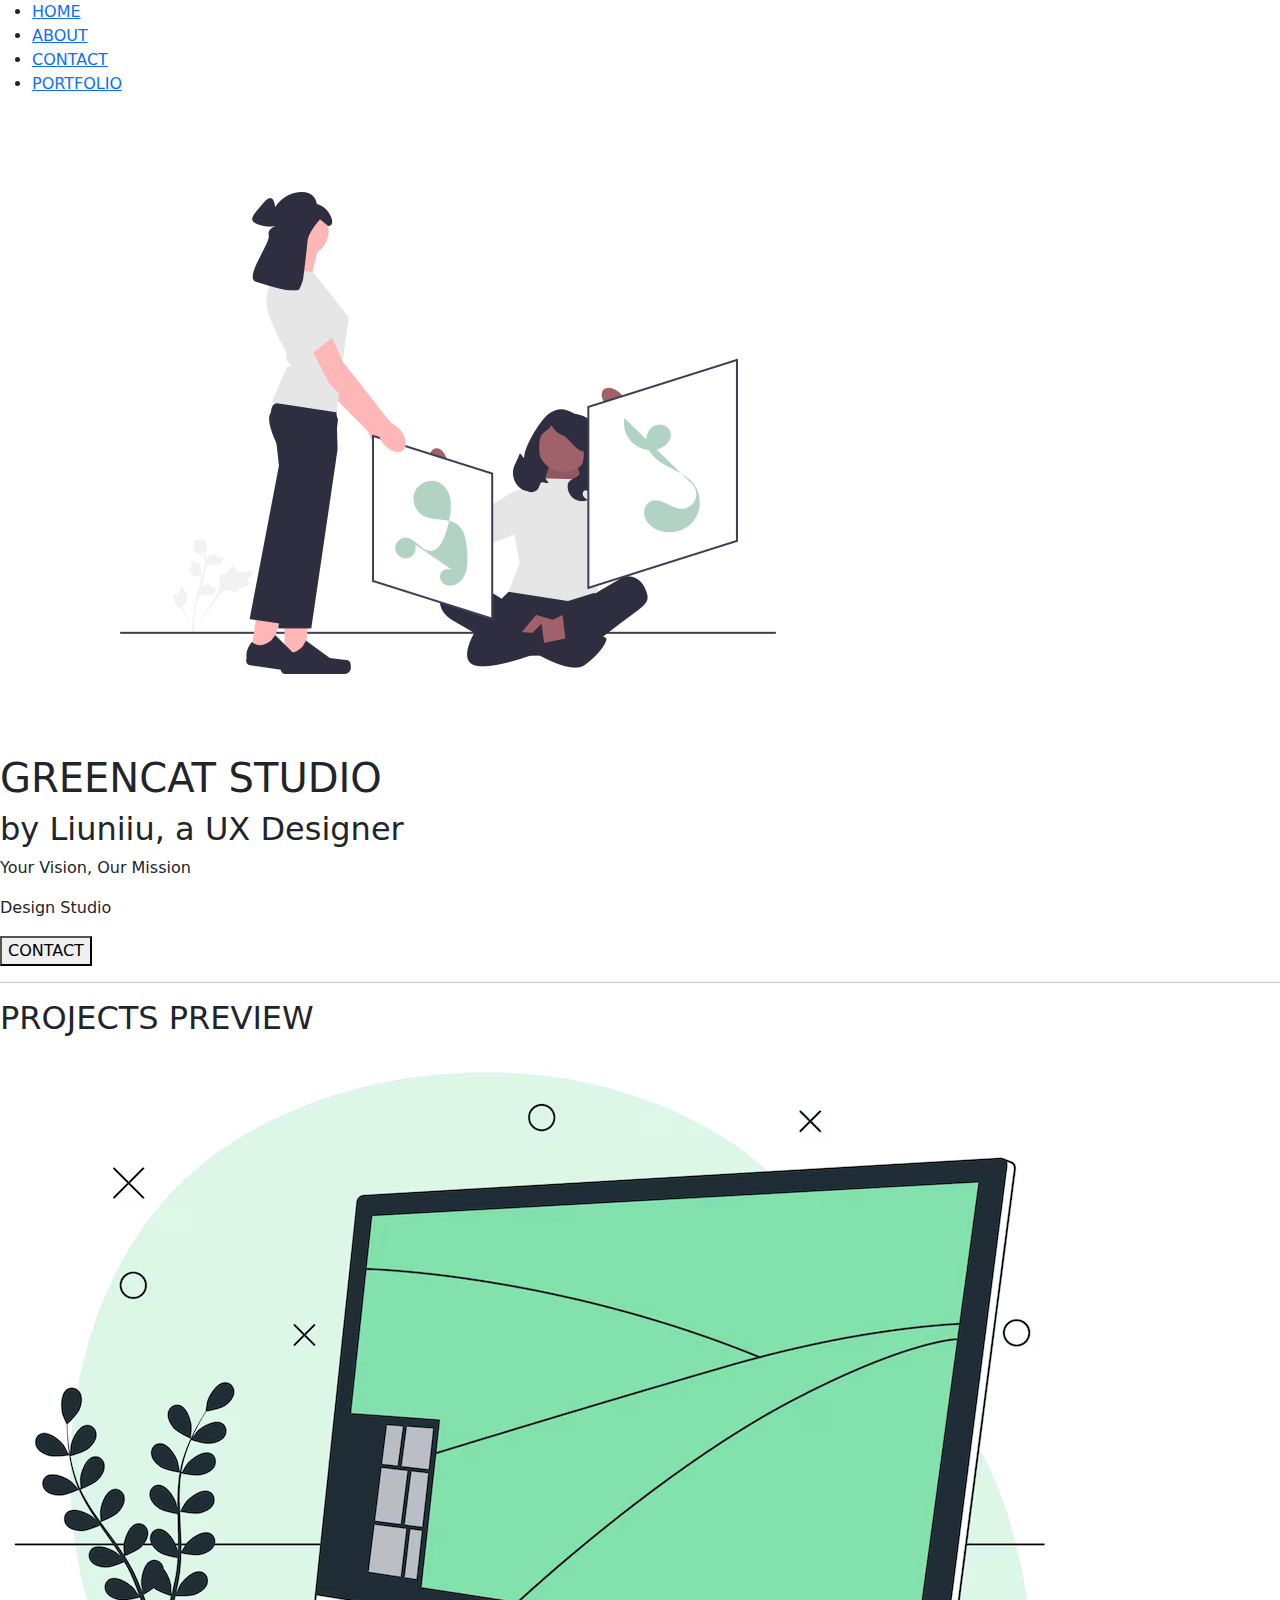
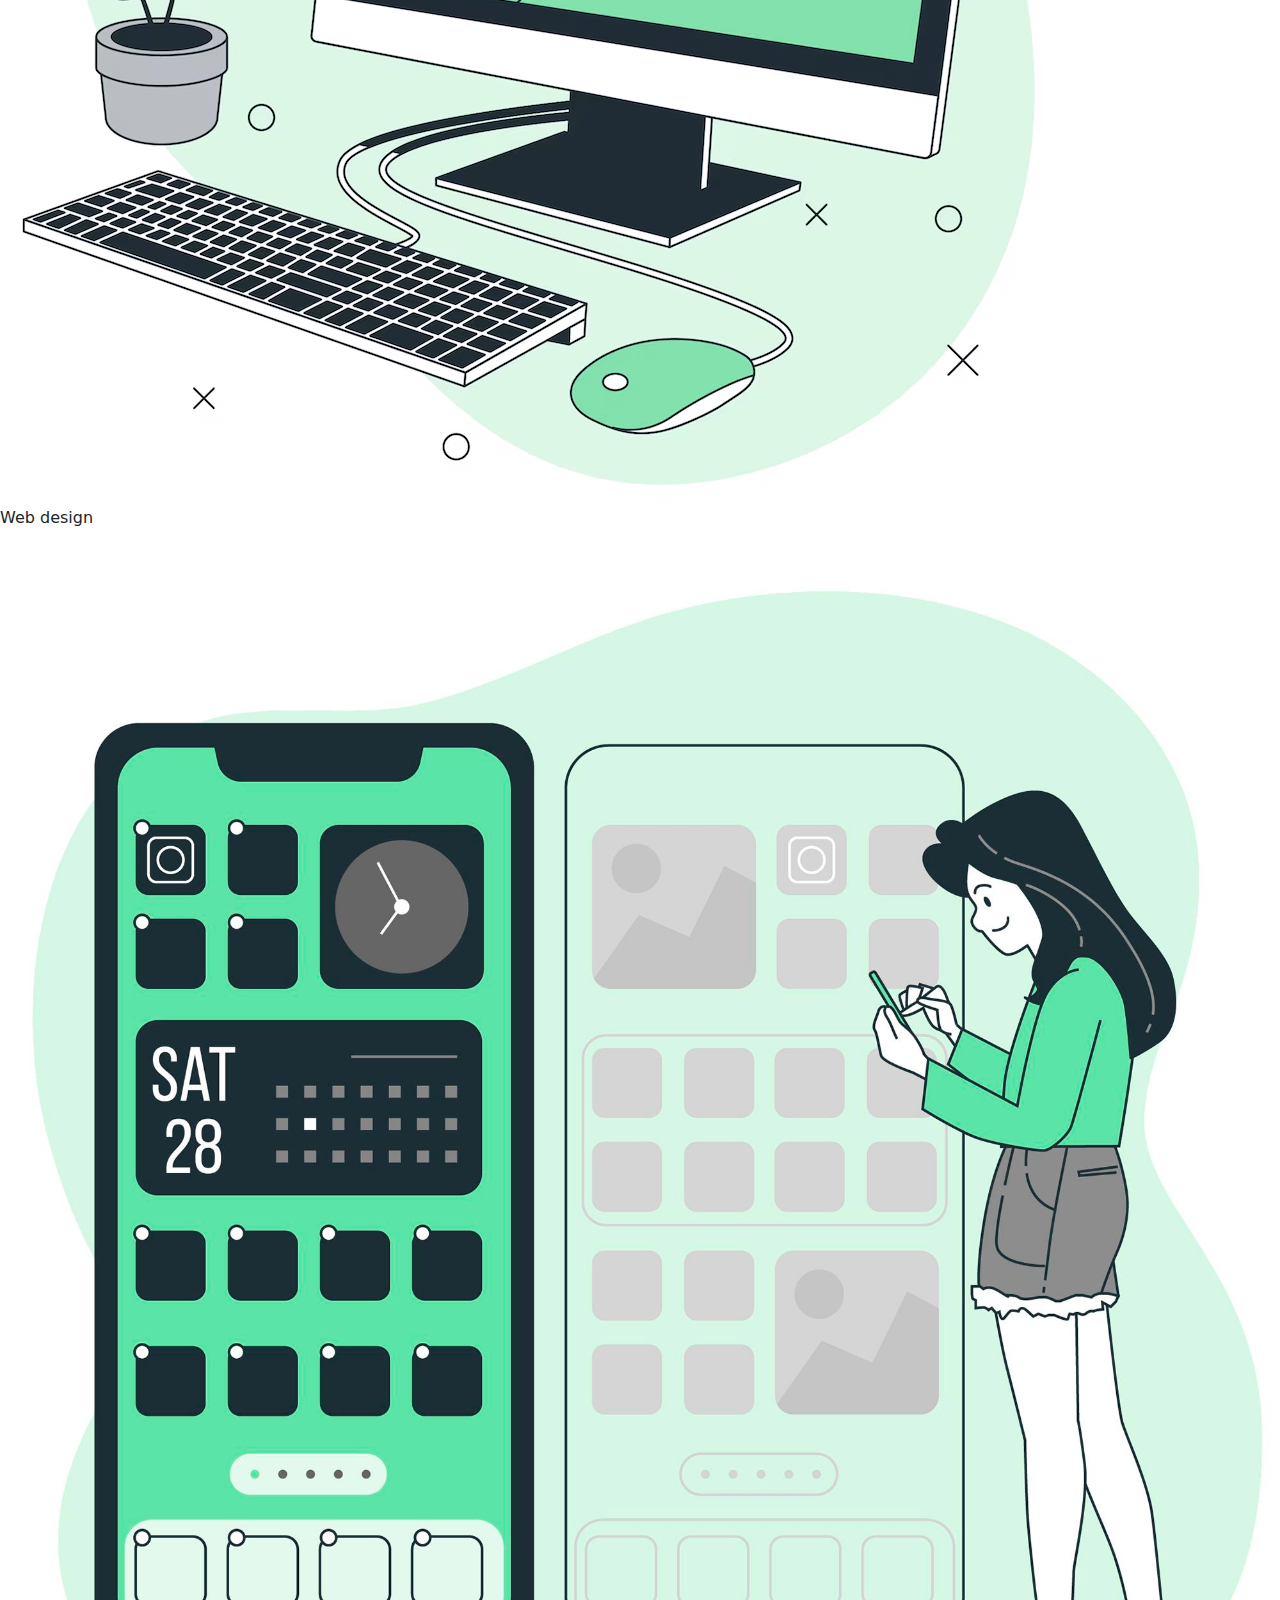
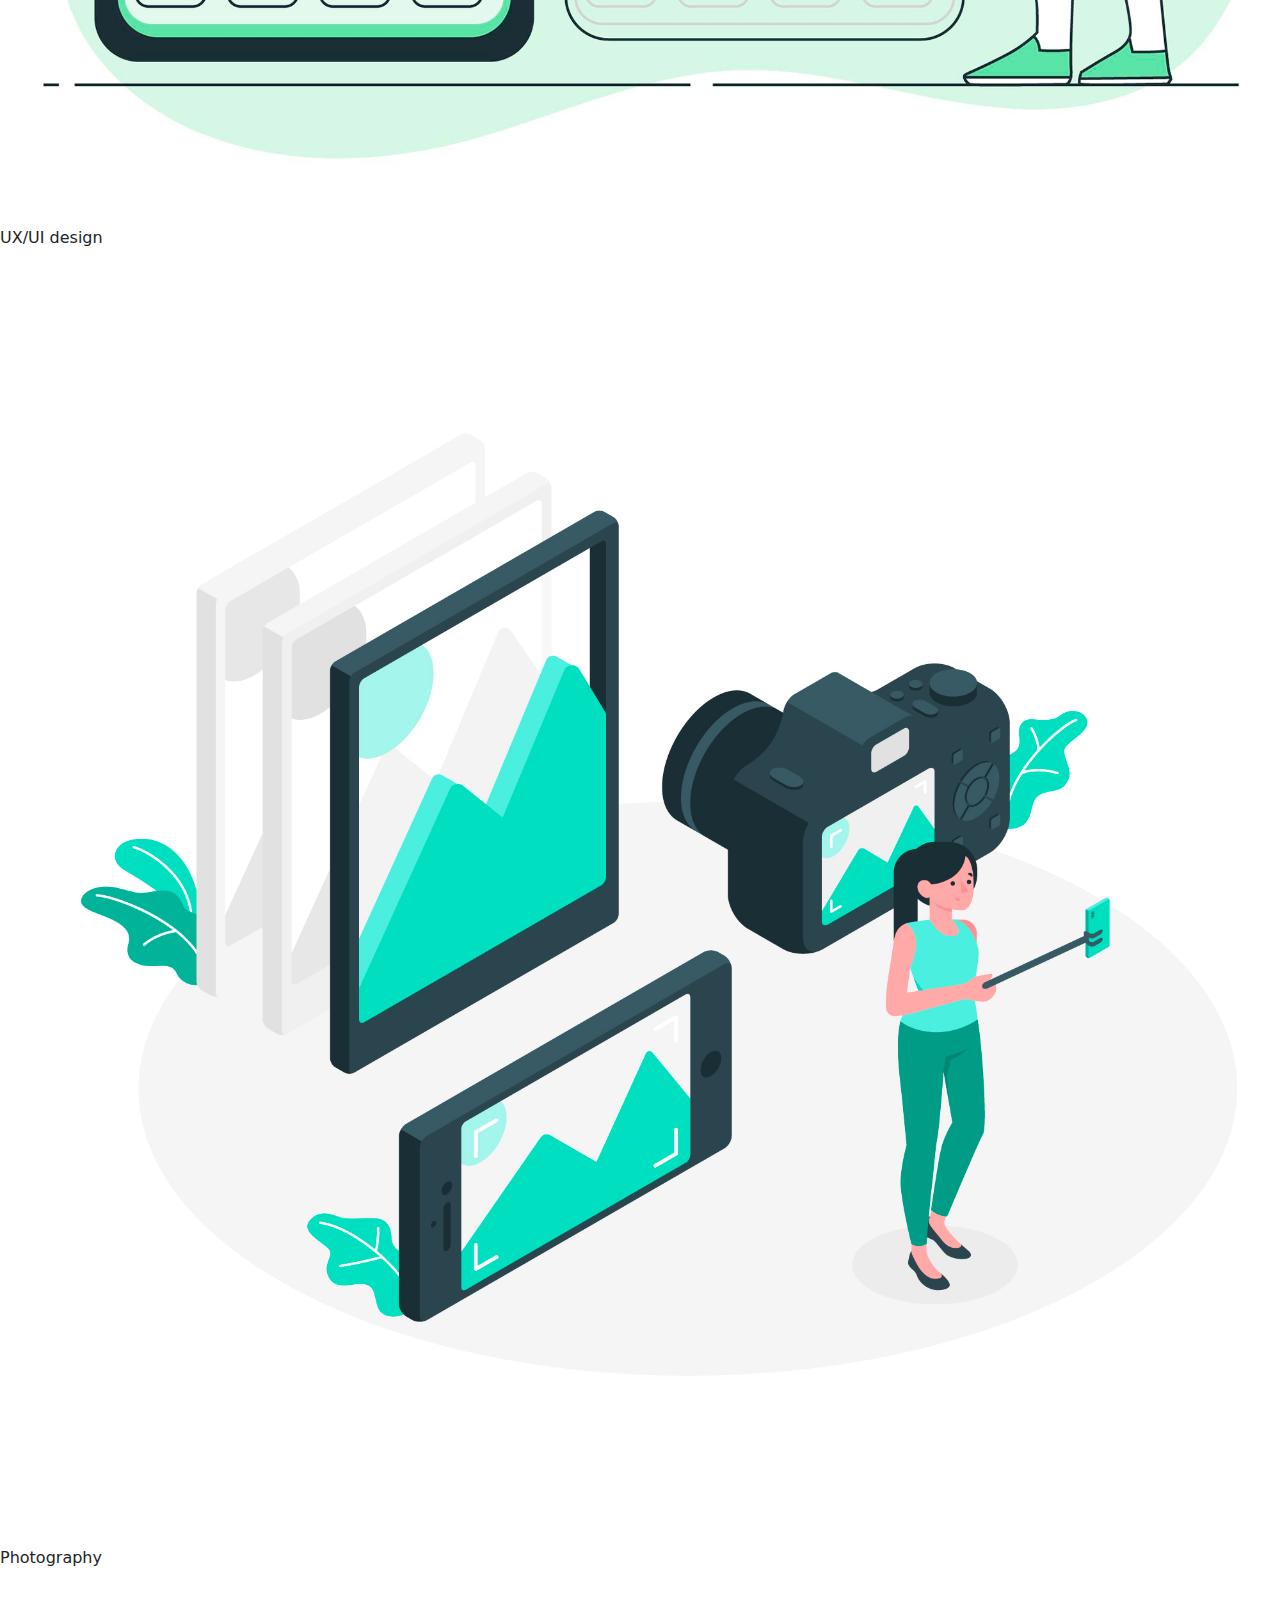
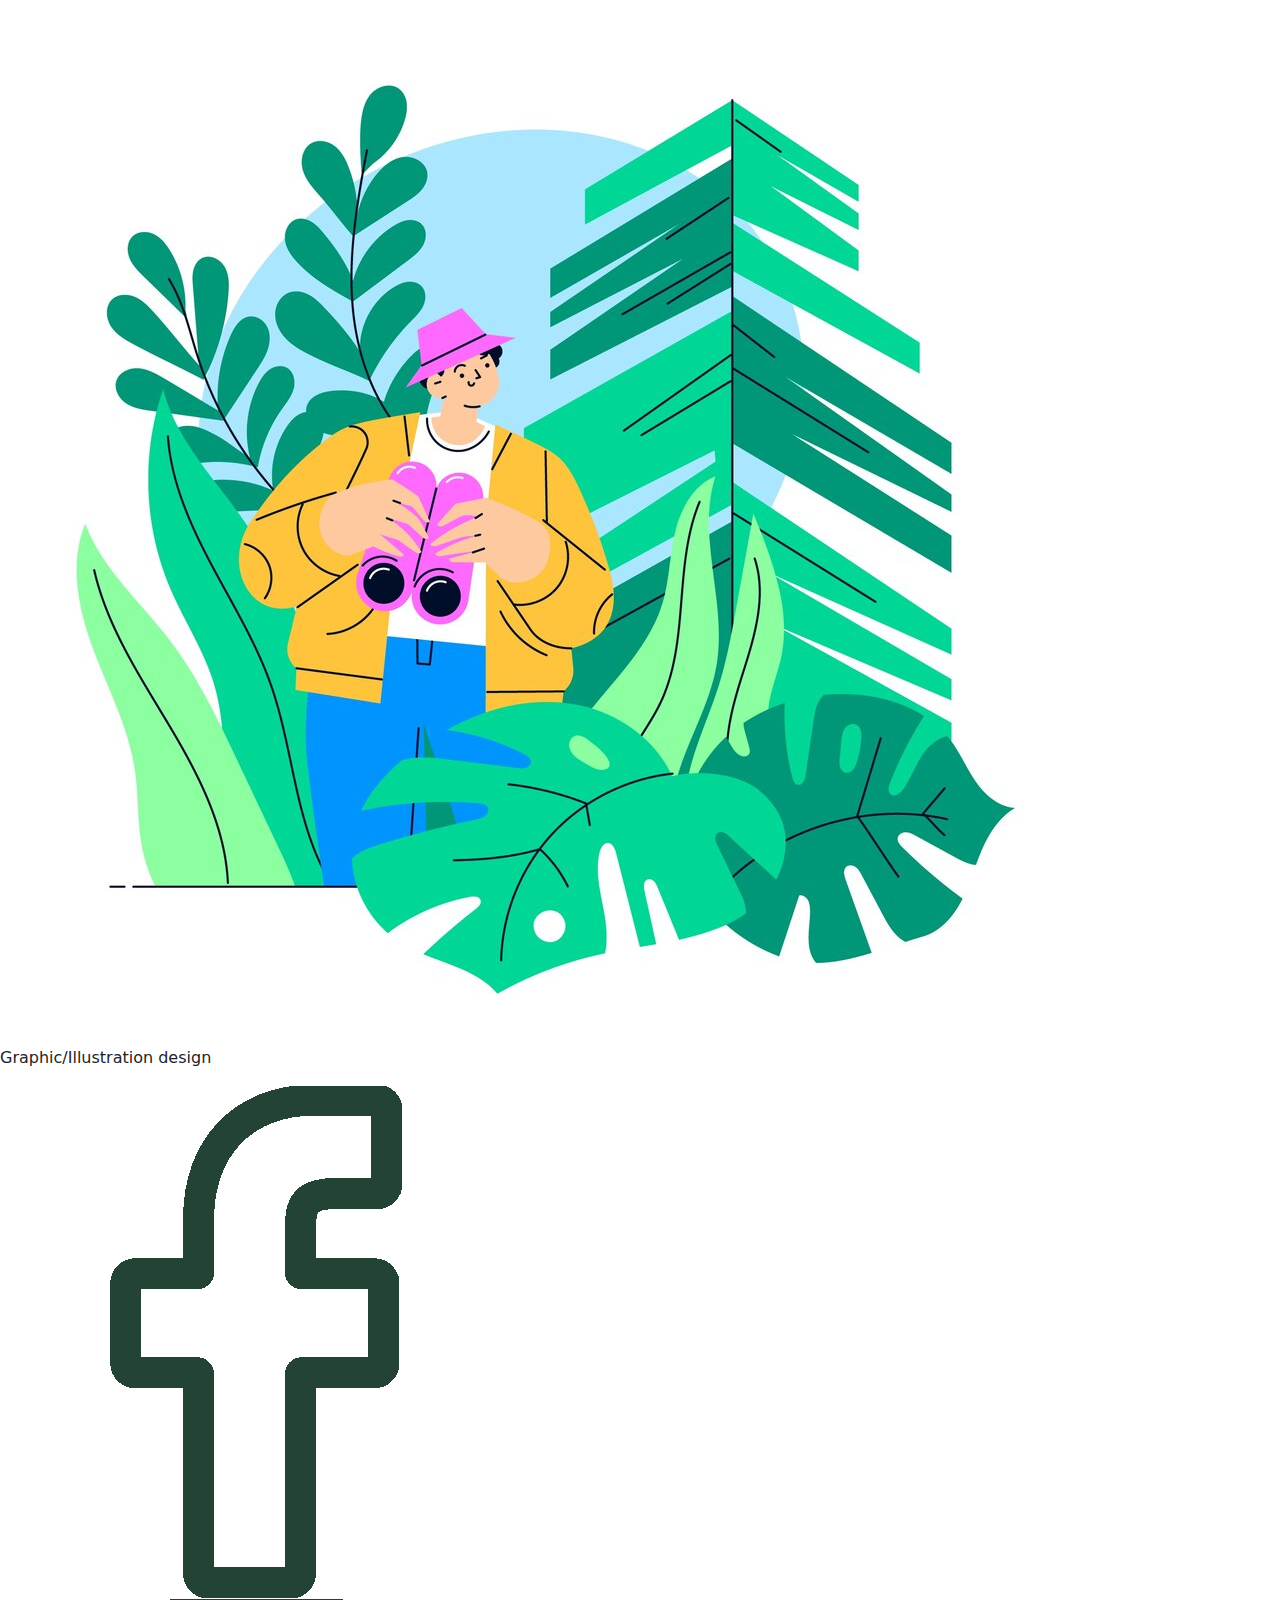
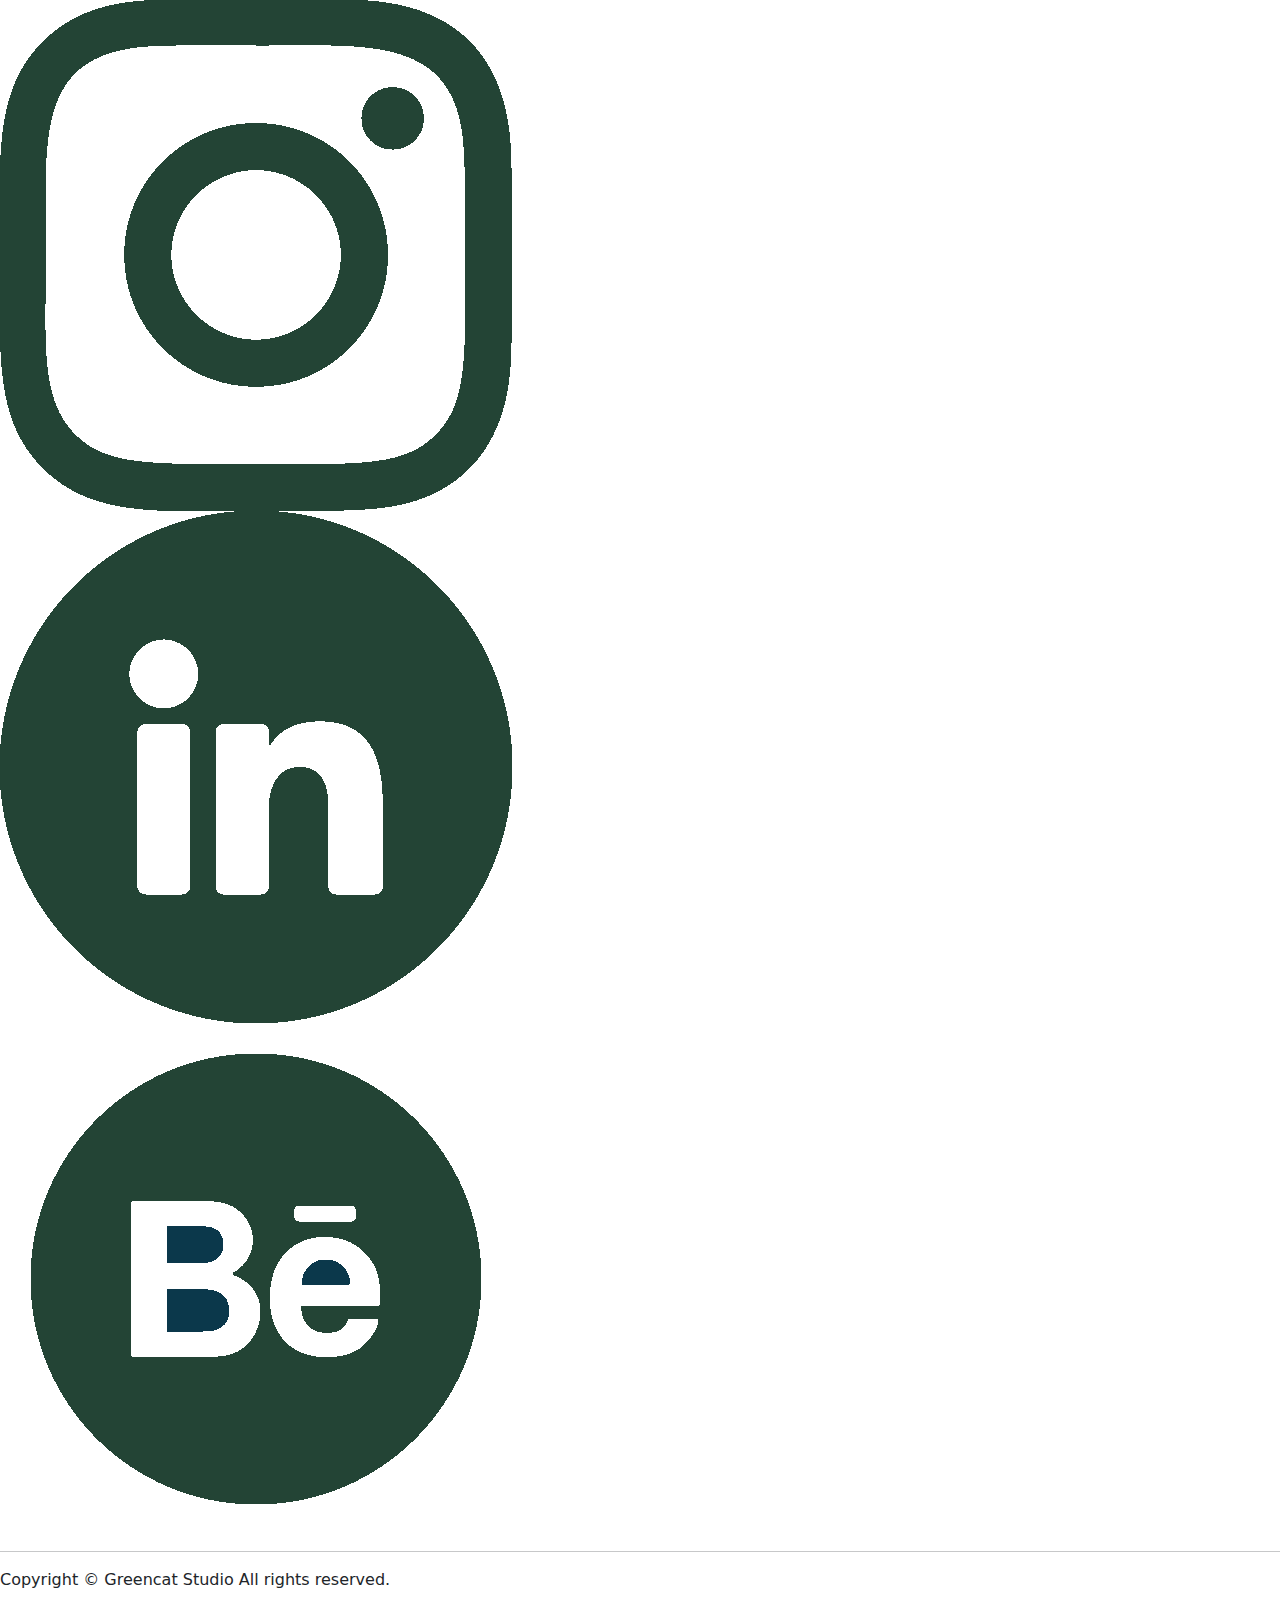
==== html/index.html @ d82856c1 "[UPDATE] bootstrap imported. css reset imported." ====
<!DOCTYPE html>
<html lang="en">
<head>
               <meta charset="UTF-8">
               <meta name="viewport" content="width=device-width, initial-scale=1.0">
               <!-- ICON -->
               <link rel="icon" href="images/icon_greencat.png">
               <!-- MY CSS -->
               <link rel="stylesheet" href="/style.css">
               <!-- BOOTSTRAP -->
               <link href="https://cdn.jsdelivr.net/npm/bootstrap@5.3.3/dist/css/bootstrap.min.css" rel="stylesheet" integrity="sha384-QWTKZyjpPEjISv5WaRU9OFeRpok6YctnYmDr5pNlyT2bRjXh0JMhjY6hW+ALEwIH" crossorigin="anonymous">
               <!-- GOOGLE FONTS -->
               <link rel="preconnect" href="https://fonts.googleapis.com">
               <link rel="preconnect" href="https://fonts.gstatic.com" crossorigin>
               <link href="https://fonts.googleapis.com/css2?family=Kadwa:wght@400;700&family=Lato:ital,wght@0,400;0,700;1,400;1,700&display=swap" rel="stylesheet">
               <link rel="preconnect" href="https://fonts.googleapis.com">
               <link rel="preconnect" href="https://fonts.gstatic.com" crossorigin>
               <link href="https://fonts.googleapis.com/css2?family=Kadwa:wght@400;700&family=Lato:ital,wght@0,400;0,700;1,400;1,700&family=Libre+Baskerville:ital,wght@0,400;0,700;1,400&display=swap" rel="stylesheet">

               <title>Greencat Studio</title>

</head>
<body>
               <!-- BOOTSTRAP -->
               <script src="https://cdn.jsdelivr.net/npm/bootstrap@5.3.3/dist/js/bootstrap.bundle.min.js" integrity="sha384-YvpcrYf0tY3lHB60NNkmXc5s9fDVZLESaAA55NDzOxhy9GkcIdslK1eN7N6jIeHz" crossorigin="anonymous"></script>


               <header>
                              <div>
                                             <nav>
                                                            <ul>
                                                                           <li> <a href="#">HOME</a></li>
                                                                           <li> <a href="about.html">ABOUT</a></li>
                                                                           <li> <a href="contact.html">CONTACT</a></li>
                                                                           <li> <a href="#">PORTFOLIO</a></li>
                                                                           
                                                            </ul>
                                             </nav>
                              </div>

               </header>
               <main>
                              <div>
                              <img src="/images/banner.png" alt="banner">
                              <h1>GREENCAT STUDIO</h1>
                              <h2>by Liuniiu, a UX Designer</h2>
                              <p>Your Vision, Our Mission</p>
                              <p>Design Studio</p>
                              <button>CONTACT</button>
                              </div>
                              <hr>
                              <h2>PROJECTS PREVIEW</h2>
                              <img src="/images/web_design.png" alt="web design">
                              <p>Web design</p>
                              <img src="/images/ux_design.jpg" alt="ux design">
                              <p>UX/UI design</p>
                              <img src="/images/photography.jpg" alt="photography">
                              <p>Photography</p>
                              <img src="/images/graphic_design.jpg" alt="graphic design">
                              <p>Graphic/Illustration design</p>
               </main>
               <footer>
                              <img src="/images/facebook.png" alt="facebook">
                              <img src="/images/instagram.png" alt="instagram">
                              <img src="/images/linkedin.png" alt="linkedin">
                              <img src="/images/behance.png" alt="behance">
                              <hr>
                              <p>Copyright &copy; Greencat Studio All rights reserved.</p>


               </footer>
               
</body>
</html>
---- style.css ----
/*
  1. Use a more-intuitive box-sizing model.
*/
*, *::before, *::after {
               box-sizing: border-box;
             }
             /*
               2. Remove default margin
             */
             * {
               margin: 0;
             }
             /*
               Typographic tweaks!
               3. Add accessible line-height
               4. Improve text rendering
             */
             body {
               line-height: 1.5;
               -webkit-font-smoothing: antialiased;
             }
             /*
               5. Improve media defaults
             */
             img, picture, video, canvas, svg {
               display: block;
               max-width: 100%;
             }
             /*
               6. Remove built-in form typography styles
             */
             input, button, textarea, select {
               font: inherit;
             }
             /*
               7. Avoid text overflows
             */
             p, h1, h2, h3, h4, h5, h6 {
               overflow-wrap: break-word;
             }
             /*
               8. Create a root stacking context
             */
             #root, #__next {
               isolation: isolate;
             }






/* ------------------------- MY OWN STYLE ---------------------------- */
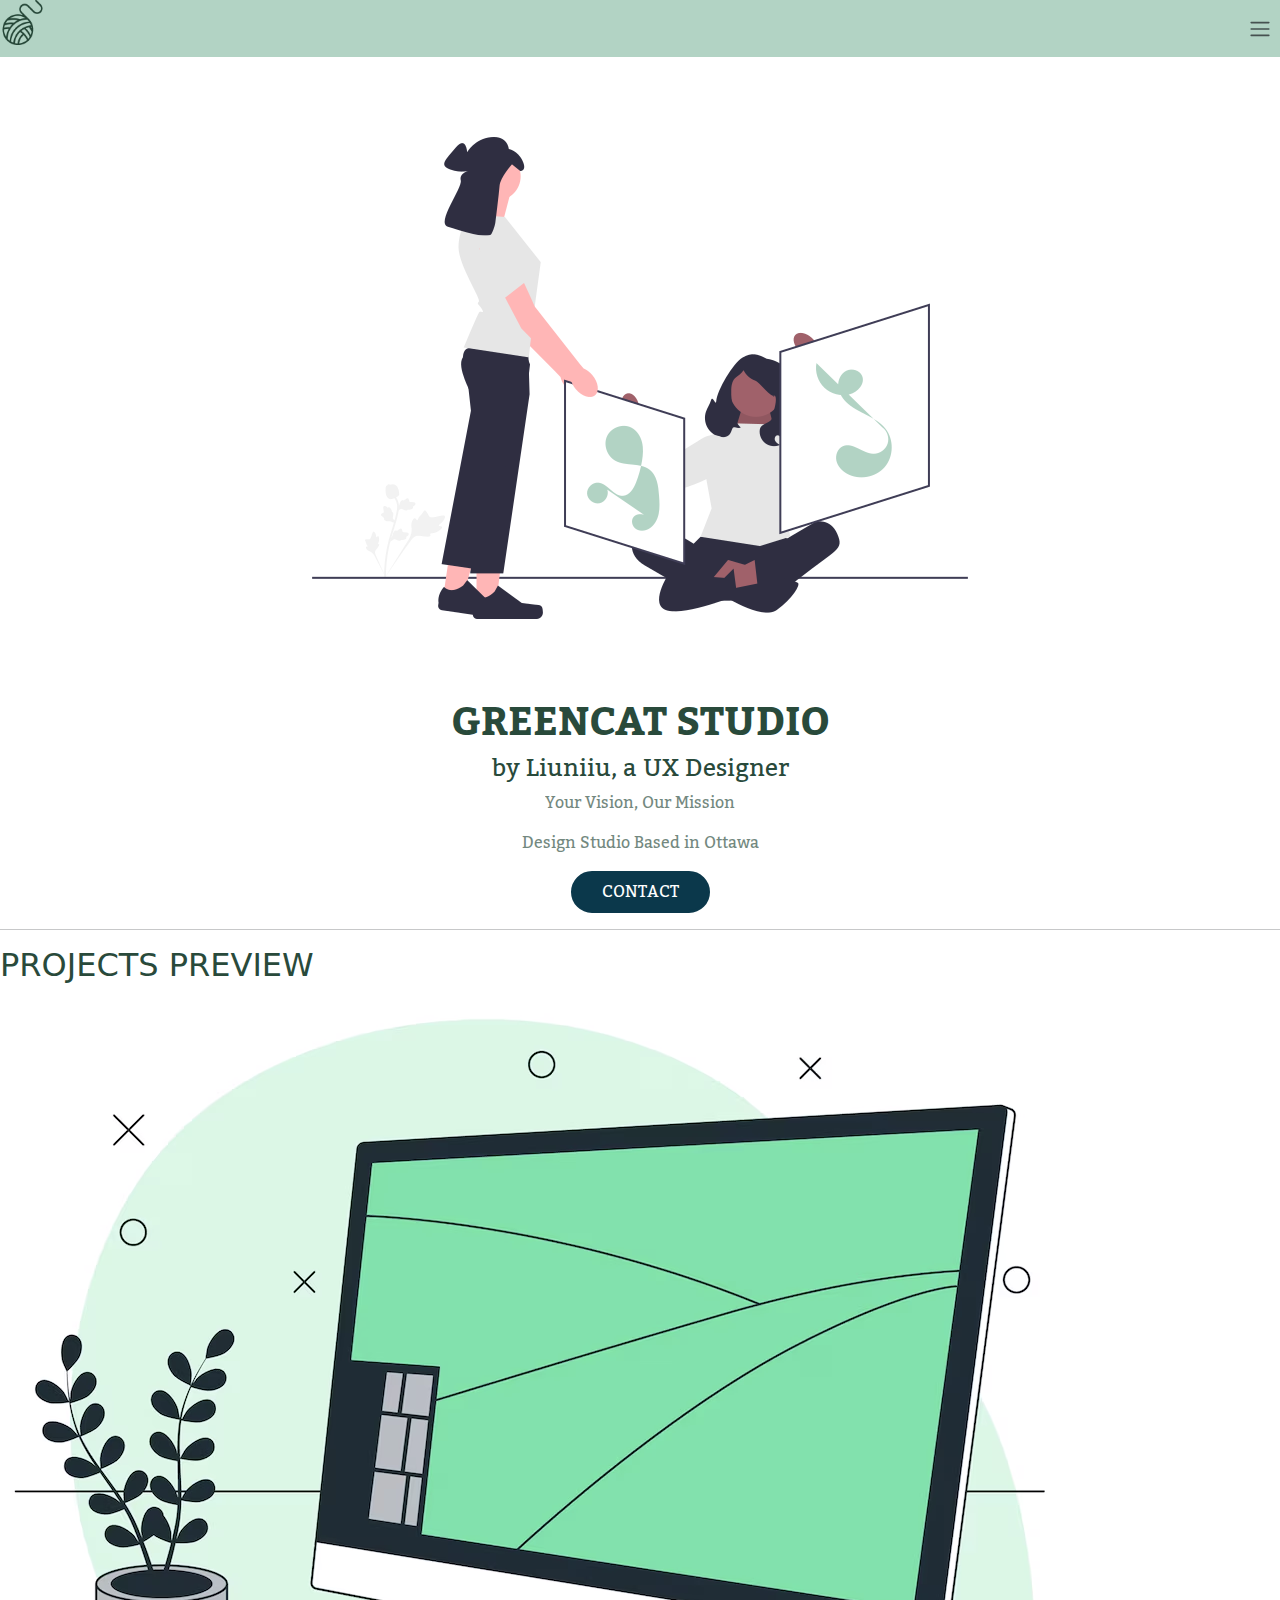
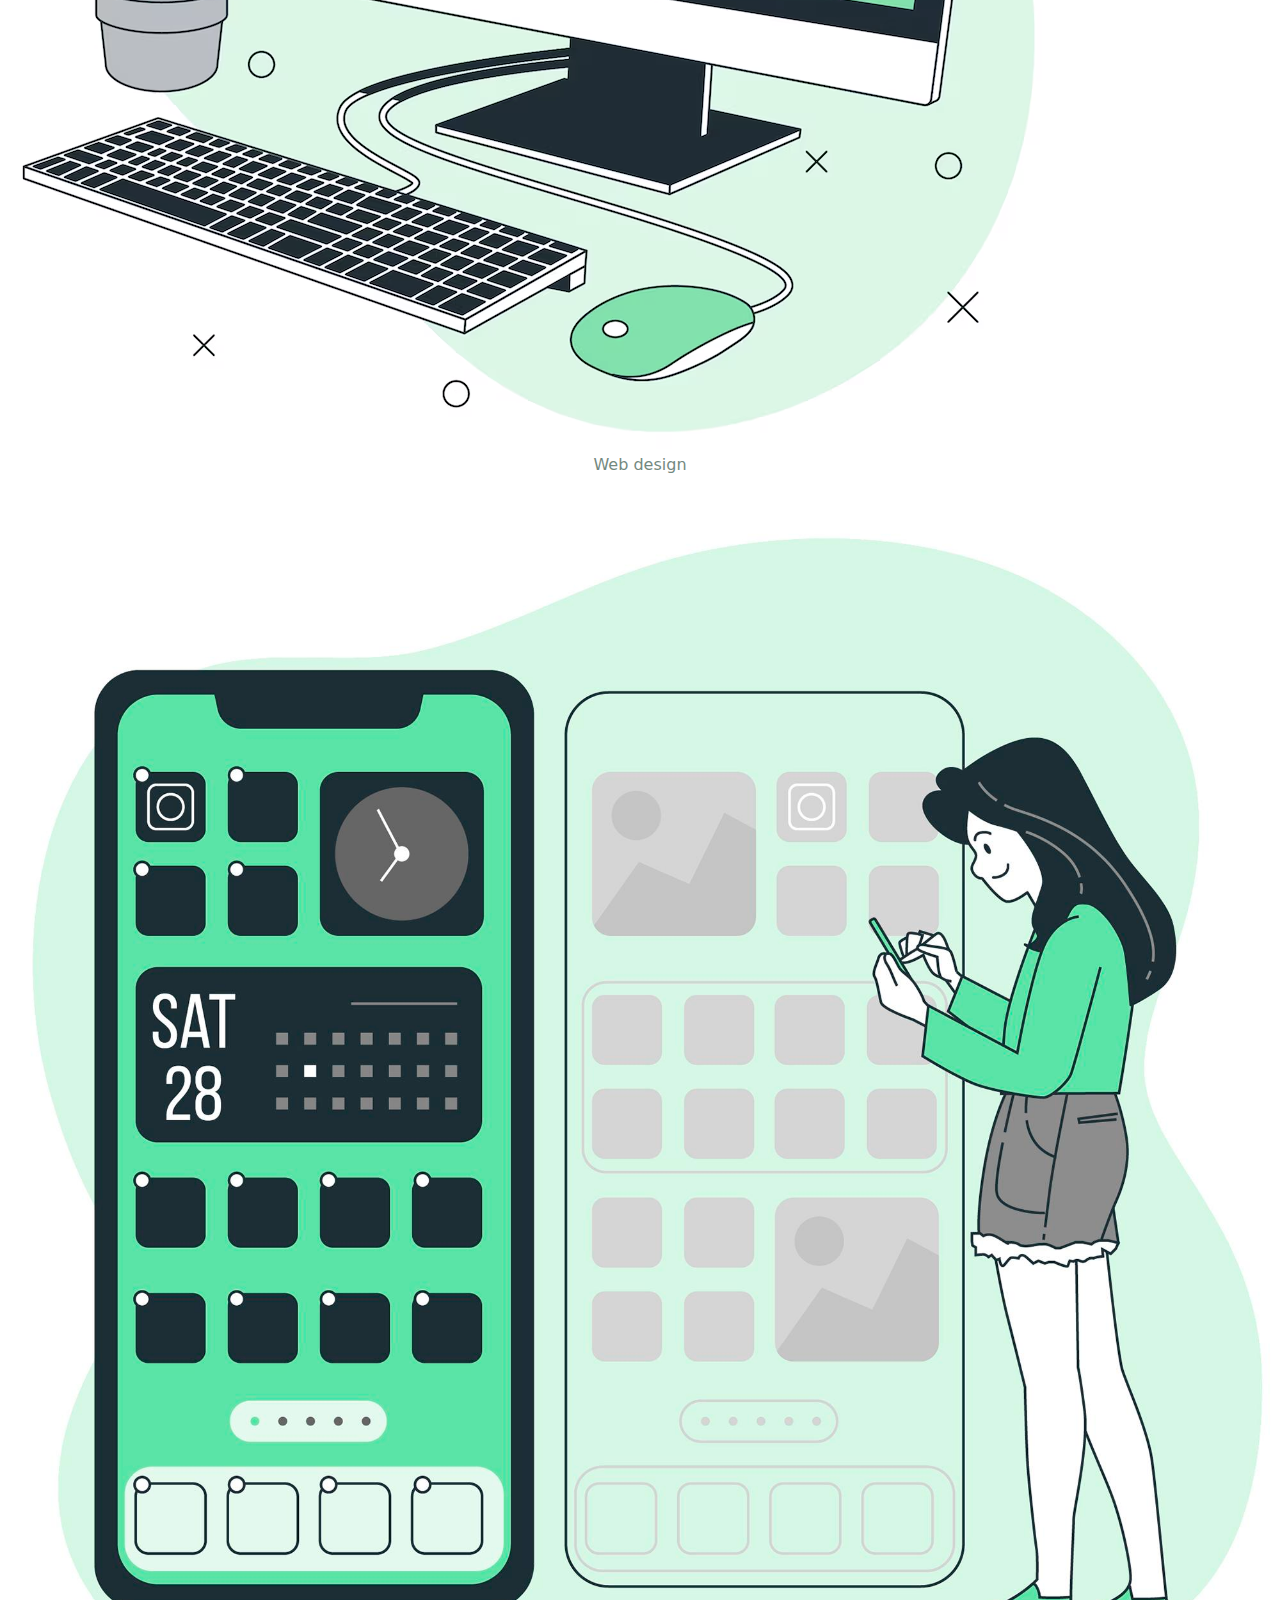
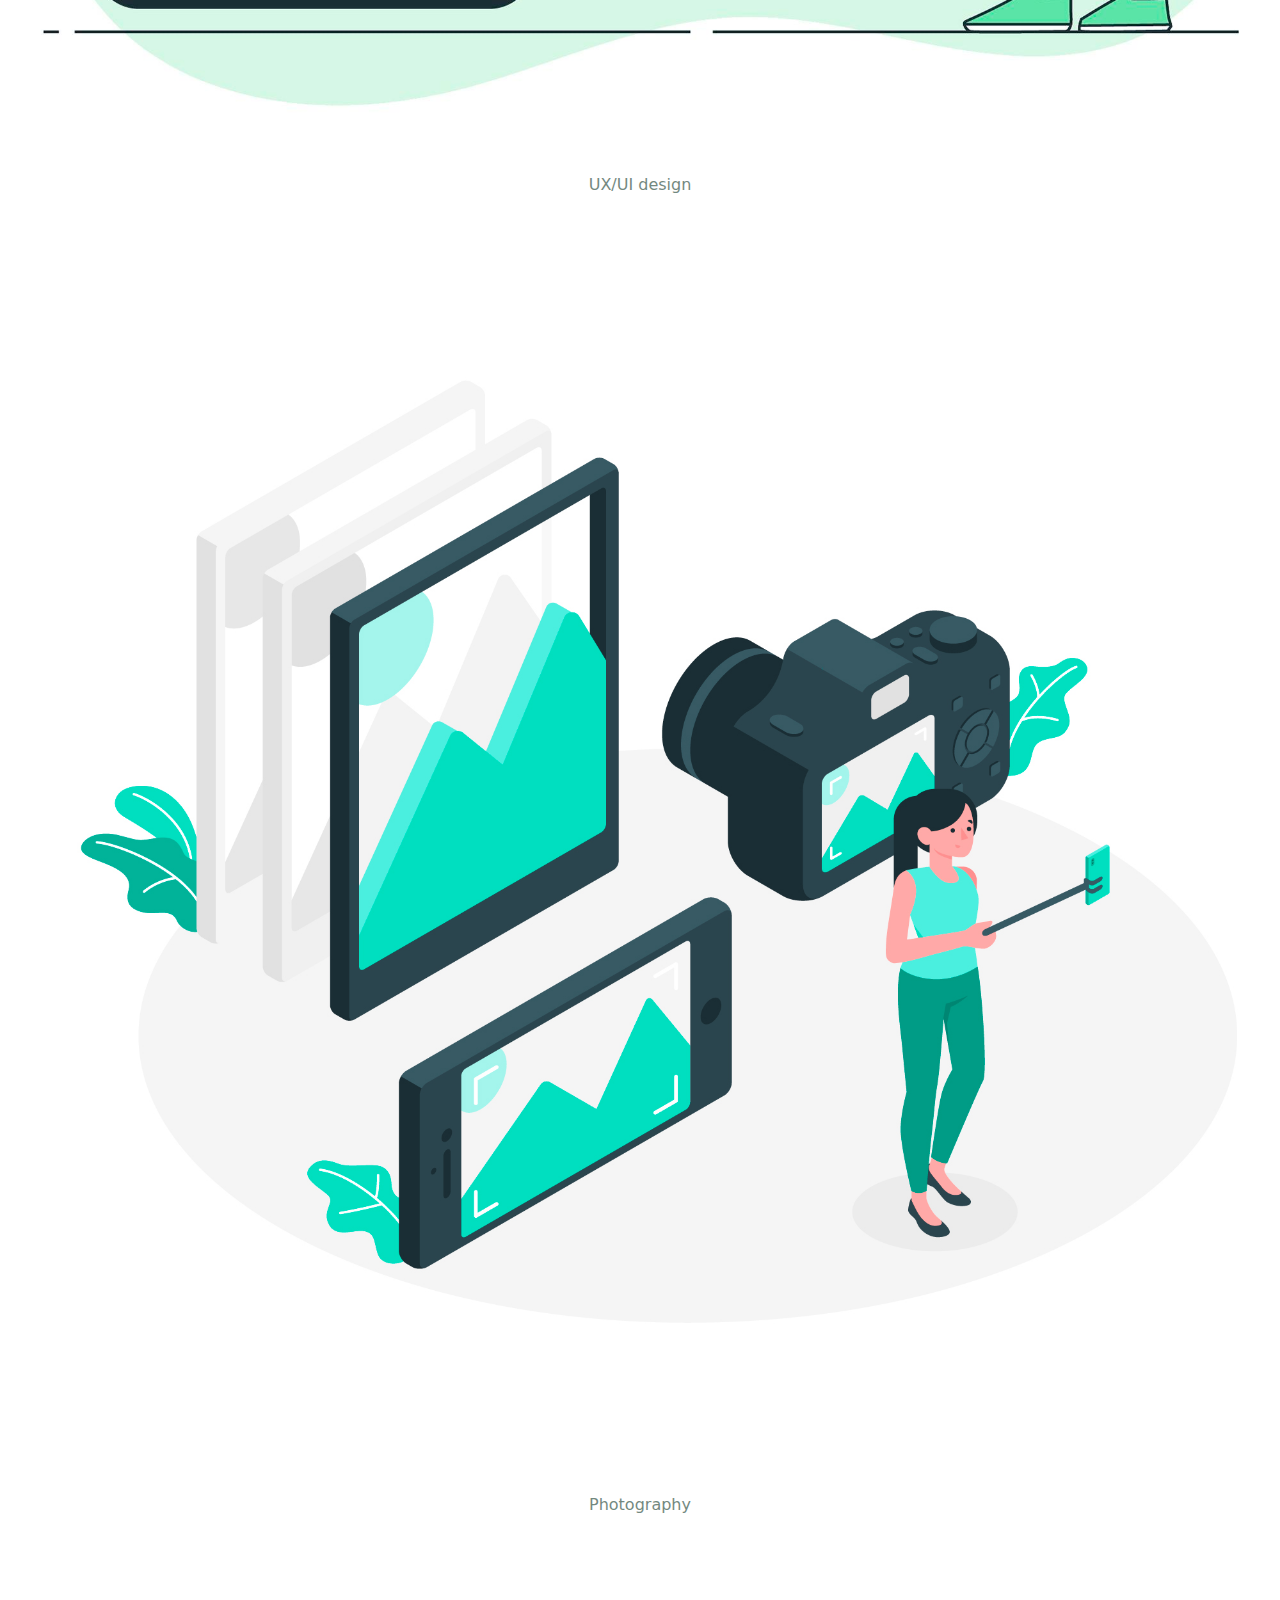
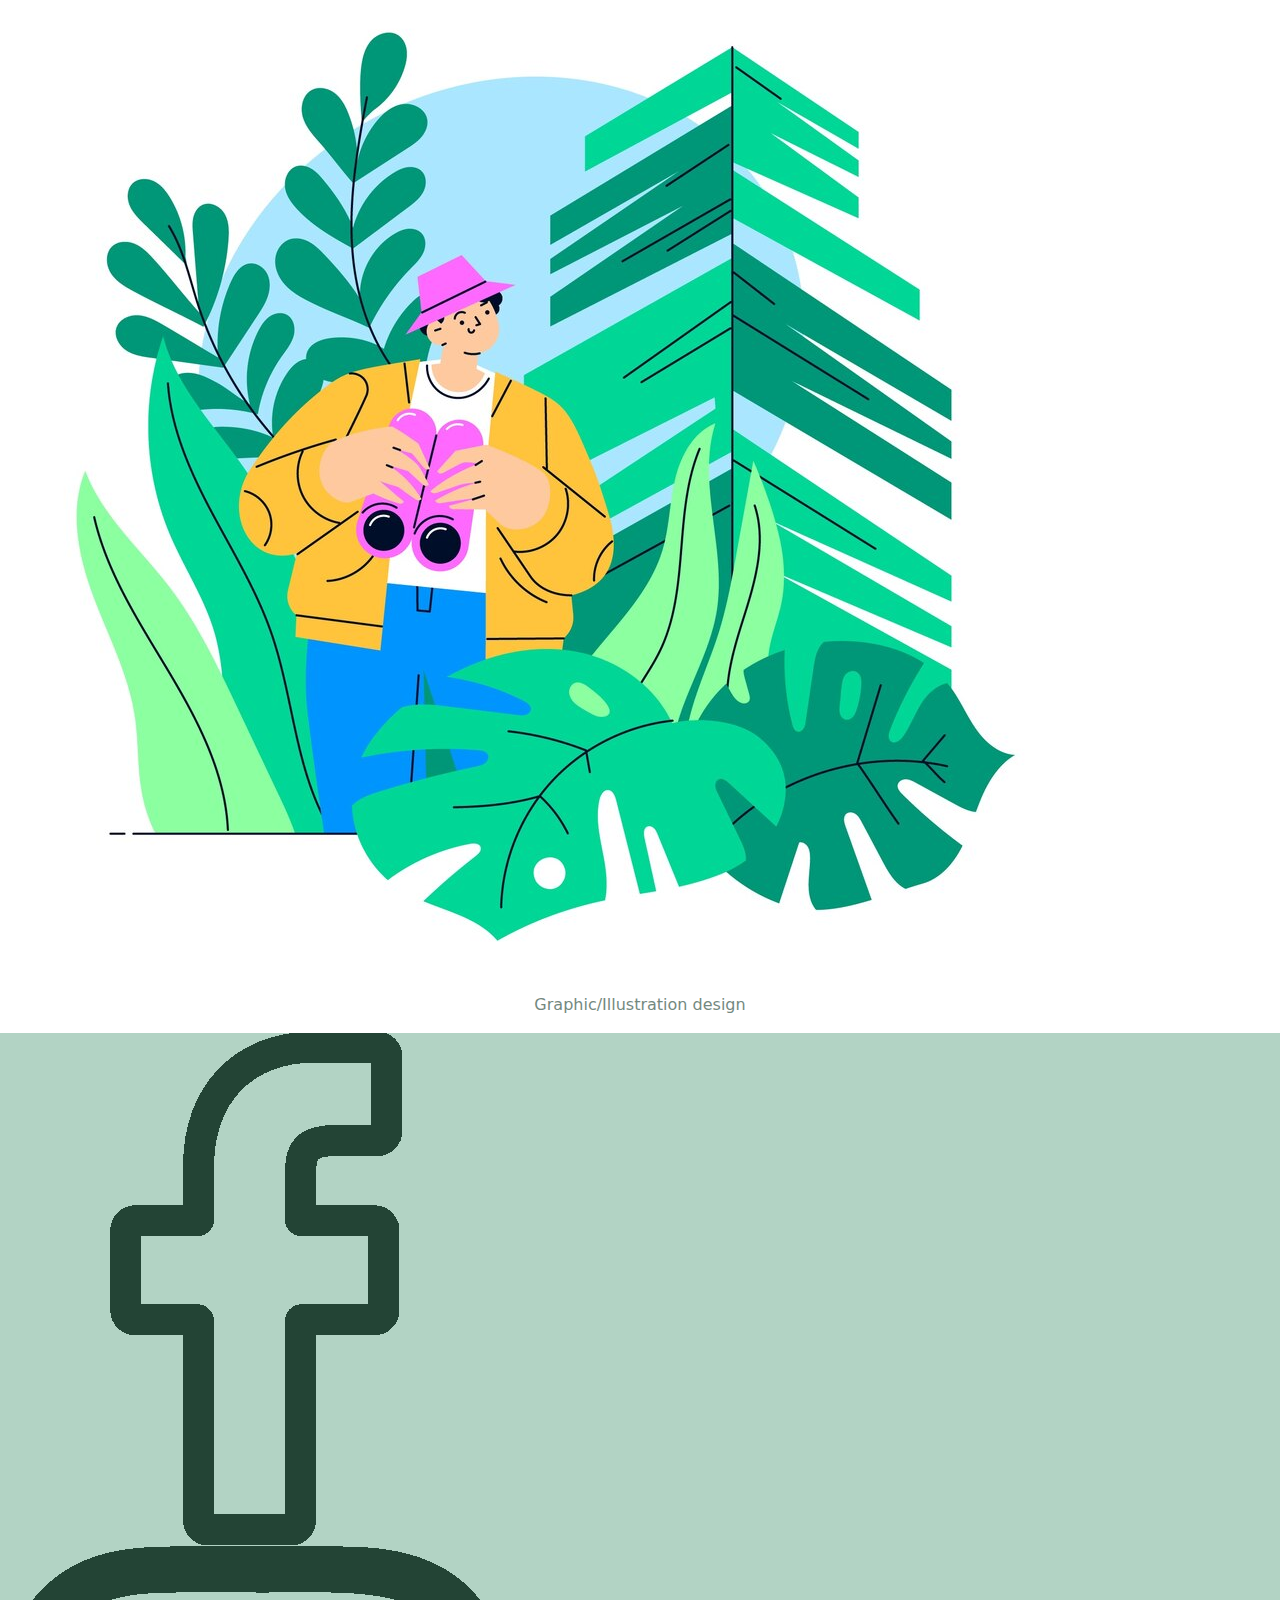
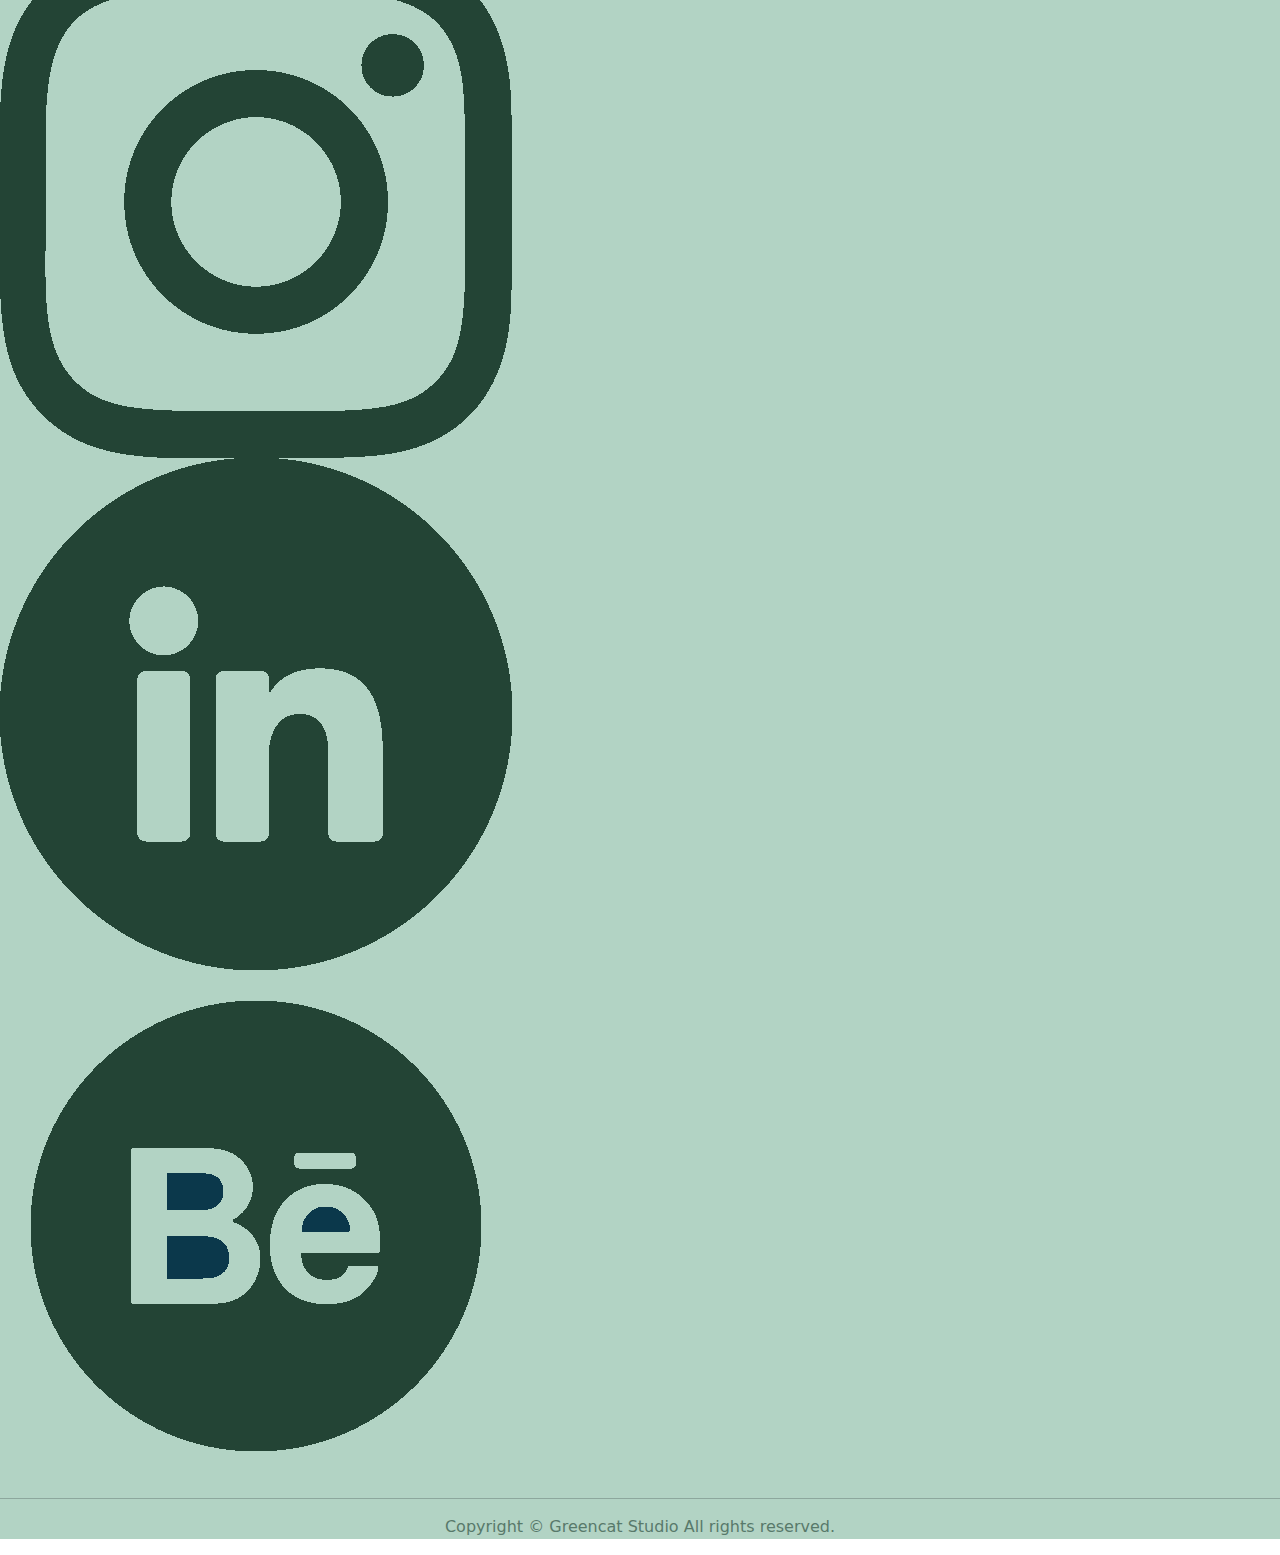
==== commit f0a8eea3: "[UPDATE]added some styles for index" ====
--- a/html/index.html
+++ b/html/index.html
@@ -22,32 +22,68 @@
 </head>
 <body>
                <!-- BOOTSTRAP -->
-               <script src="https://cdn.jsdelivr.net/npm/bootstrap@5.3.3/dist/js/bootstrap.bundle.min.js" integrity="sha384-YvpcrYf0tY3lHB60NNkmXc5s9fDVZLESaAA55NDzOxhy9GkcIdslK1eN7N6jIeHz" crossorigin="anonymous"></script>
+               <script src="https://code.jquery.com/jquery-3.5.1.slim.min.js"></script>
+               <script src="https://cdn.jsdelivr.net/npm/@popperjs/core@2.5.4/dist/umd/popper.min.js"></script>
+               <script src="https://stackpath.bootstrapcdn.com/bootstrap/4.5.2/js/bootstrap.min.js"></script>
+
+
+               <!-- My own Html -->
 
 
                <header>
-                              <div>
-                                             <nav>
-                                                            <ul>
-                                                                           <li> <a href="#">HOME</a></li>
-                                                                           <li> <a href="about.html">ABOUT</a></li>
-                                                                           <li> <a href="contact.html">CONTACT</a></li>
-                                                                           <li> <a href="#">PORTFOLIO</a></li>
-                                                                           
-                                                            </ul>
+                              <div class="d-flex justify-content-between">
+                                             <div>
+                                             <a class="navbar-brand" href="#"> <img src="/images/icon.png" alt="icon" style="height: 45px;"></a>
+                                             </div>
+                                             <div>
+                                             <nav class="navbar navbar-expand-lg">
+                                             <button class="navbar-toggler ml-auto" type="button" data-toggle="collapse" data-target="#navbarNavDropdown" aria-controls="navbarNavDropdown" aria-expanded="false" aria-label="Toggle navigation">
+                                             <span class="navbar-toggler-icon"></span></button>
+                                                            
+                                             <div class="collapse navbar-collapse" id="navbarNavDropdown">
+                                                              
+                                                            <ul class="navbar-nav">
+                                                                <li class="nav-item dropdown">
+                                                                  <a class="nav-link " href="#" id="navbarDropdownMenuLink" role="button" data-toggle="dropdown" aria-haspopup="true" aria-expanded="false">
+                                                                           <span class="navbar-toggler-icon"></span>
+                                                                  </a>
+                                                                  <div class="dropdown-menu" aria-labelledby="navbarDropdownMenuLink">
+                                                                    <a class="dropdown-item" href="#">Home</a>
+                                                                    <a class="dropdown-item" href="about.html">About</a>
+                                                                    <a class="dropdown-item" href="#">Portfolio</a>
+                                                                    <a class="dropdown-item" href="contact.html">Contact</a>
+                                                                  </div>
+                                                                </li>
+                                                              </ul>
+                                             </div>
                                              </nav>
+                                             </div>
+                                             
                               </div>
 
                </header>
                <main>
+                              <div class="banner">
                               <div>
                               <img src="/images/banner.png" alt="banner">
-                              <h1>GREENCAT STUDIO</h1>
-                              <h2>by Liuniiu, a UX Designer</h2>
+                              </div>
+
+                              <div>
+                              <h1 class="fw-bold fs-1">GREENCAT STUDIO</h1>
+                              </div>
+                              <div>
+                              <h2 class="fs-4">by Liuniiu, a UX Designer</h2>
+                              </div>
+                              <div>
                               <p>Your Vision, Our Mission</p>
-                              <p>Design Studio</p>
-                              <button>CONTACT</button>
+                              <p>Design Studio Based in Ottawa</p>
                               </div>
+                              <div>
+                              <button type="button">CONTACT</button>
+                              </div>
+                              </div>
+
+
                               <hr>
                               <h2>PROJECTS PREVIEW</h2>
                               <img src="/images/web_design.png" alt="web design">
--- a/style.css
+++ b/style.css
@@ -51,4 +51,48 @@
 
 
 /* ------------------------- MY OWN STYLE ---------------------------- */
+/* ----index---- */
+:root{
+               --primarycolor:#B2D3C4;
+               --secondarycolor:#294A3B;
+               --tertiarycolor:#0B384B;
+               --primary-font: 'kadwa';
+               --secondary-font: 'Libre Baskerville';
+}
 
+
+header{
+               background-color: var(--primarycolor);
+              
+}
+.banner{
+               font-family: var(--primary-font);
+               display: flex;
+               flex-direction: column;
+               align-items: center;
+
+}
+h1{
+               color: var(--secondarycolor) !important;
+}
+h2{
+               color: var(--secondarycolor) !important;
+}
+p{
+               color: var(--secondarycolor) !important;
+               text-align: center;
+               opacity: 65%;
+}
+button{
+               background-color: var(--tertiarycolor);
+               color: white;
+               padding: 6px 28px 6px 28px;
+               border: var(--tertiarycolor), solid;
+               border-radius: 50px !important;
+               
+               
+}
+
+footer{
+               background-color: var(--primarycolor);
+}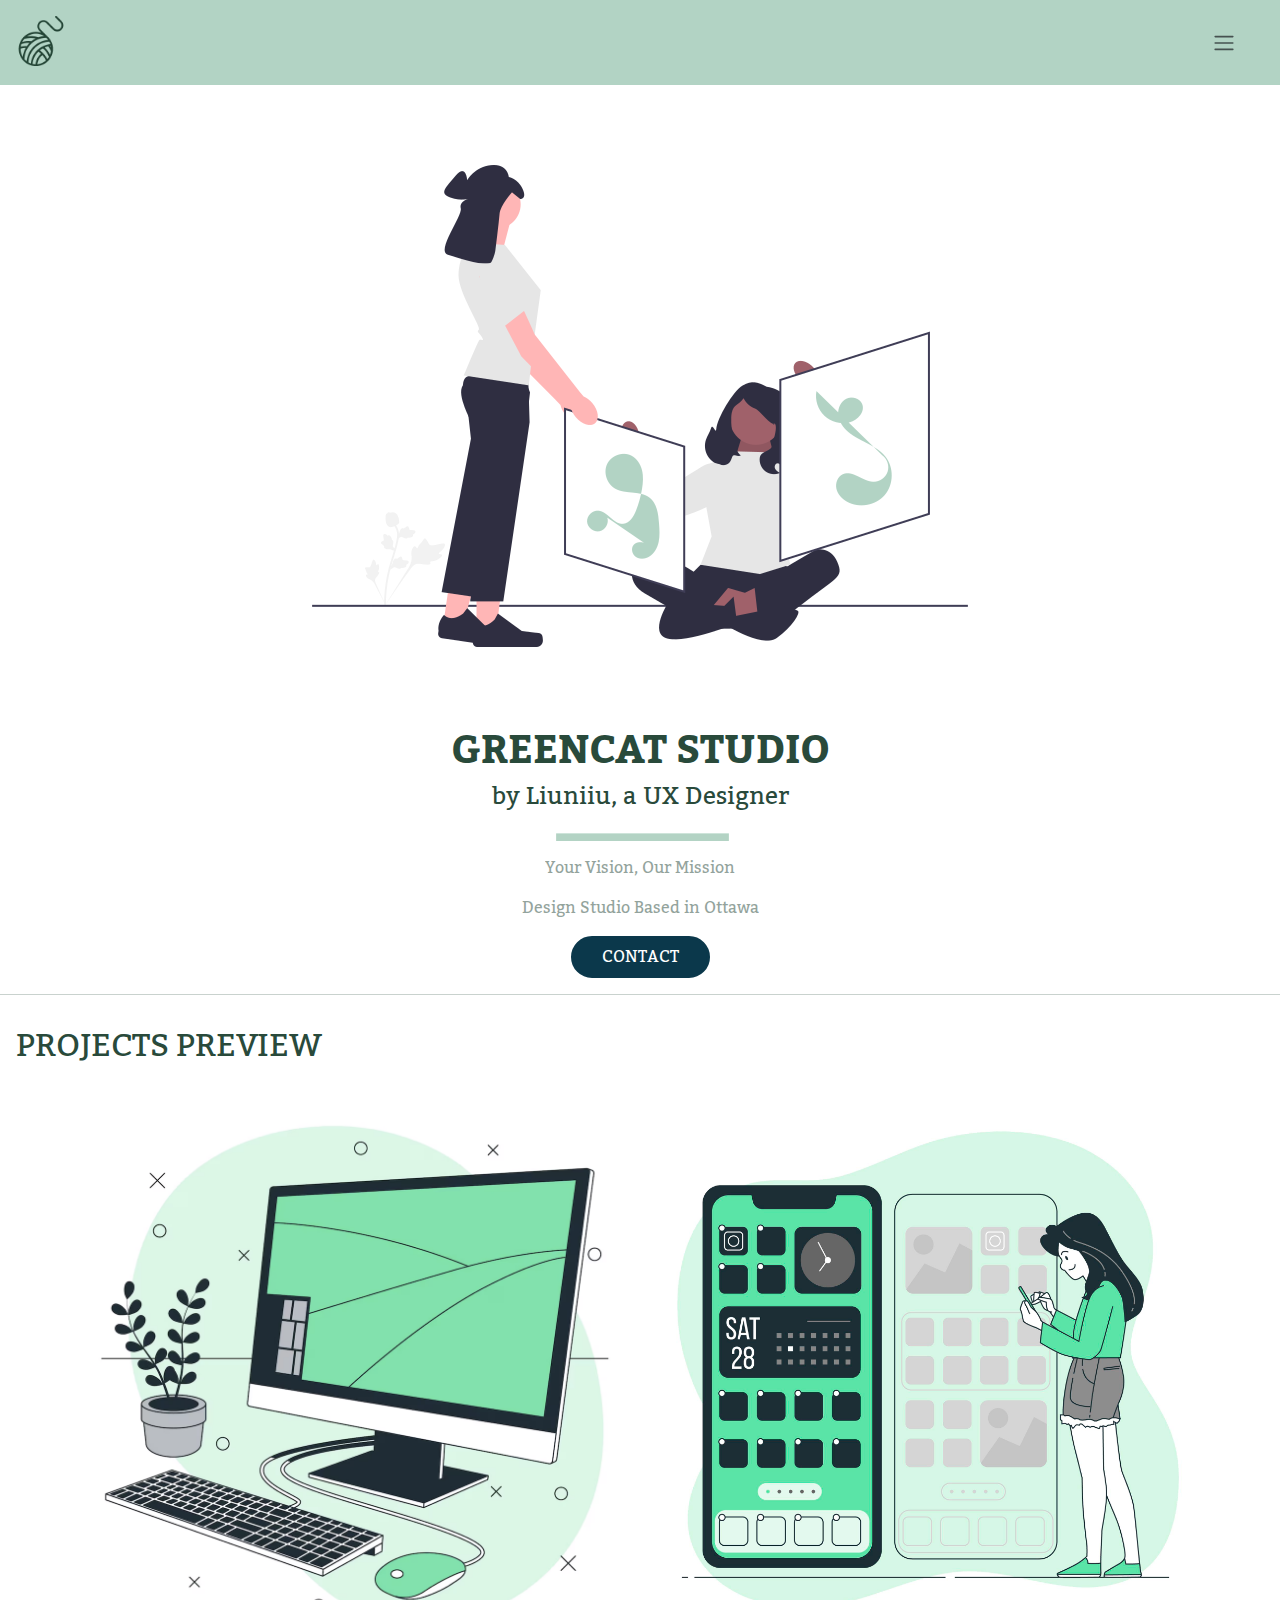
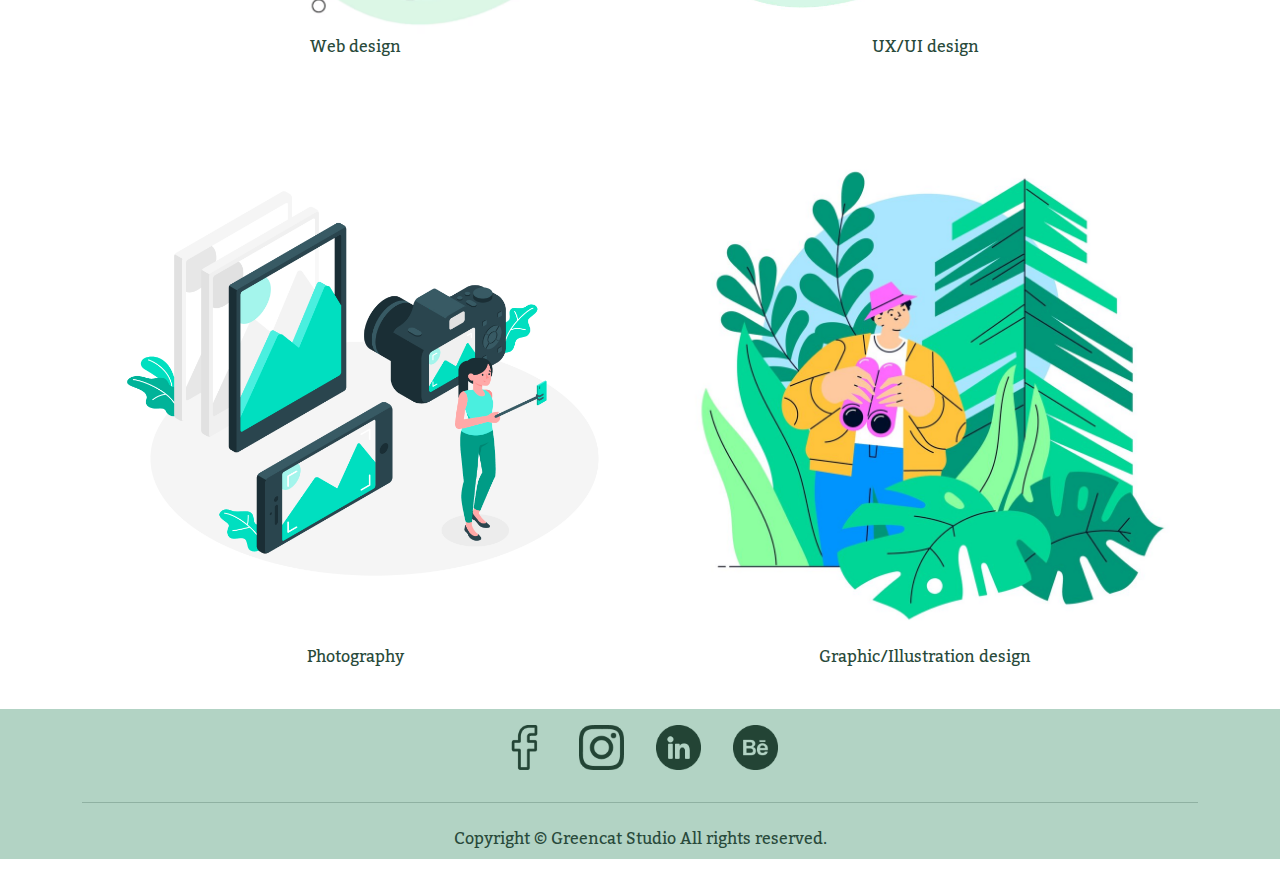
==== commit 673d14d4: "[UPDATE]finish the mobile style" ====
--- a/html/index.html
+++ b/html/index.html
@@ -1,110 +1,146 @@
 <!DOCTYPE html>
 <html lang="en">
+
 <head>
-               <meta charset="UTF-8">
-               <meta name="viewport" content="width=device-width, initial-scale=1.0">
-               <!-- ICON -->
-               <link rel="icon" href="images/icon_greencat.png">
-               <!-- MY CSS -->
-               <link rel="stylesheet" href="/style.css">
-               <!-- BOOTSTRAP -->
-               <link href="https://cdn.jsdelivr.net/npm/bootstrap@5.3.3/dist/css/bootstrap.min.css" rel="stylesheet" integrity="sha384-QWTKZyjpPEjISv5WaRU9OFeRpok6YctnYmDr5pNlyT2bRjXh0JMhjY6hW+ALEwIH" crossorigin="anonymous">
-               <!-- GOOGLE FONTS -->
-               <link rel="preconnect" href="https://fonts.googleapis.com">
-               <link rel="preconnect" href="https://fonts.gstatic.com" crossorigin>
-               <link href="https://fonts.googleapis.com/css2?family=Kadwa:wght@400;700&family=Lato:ital,wght@0,400;0,700;1,400;1,700&display=swap" rel="stylesheet">
-               <link rel="preconnect" href="https://fonts.googleapis.com">
-               <link rel="preconnect" href="https://fonts.gstatic.com" crossorigin>
-               <link href="https://fonts.googleapis.com/css2?family=Kadwa:wght@400;700&family=Lato:ital,wght@0,400;0,700;1,400;1,700&family=Libre+Baskerville:ital,wght@0,400;0,700;1,400&display=swap" rel="stylesheet">
+    <meta charset="UTF-8">
+    <meta name="viewport" content="width=device-width, initial-scale=1.0">
+    <!-- ICON -->
+    <link rel="icon" href="images/icon_greencat.png">
+    <!-- MY CSS -->
+    <link rel="stylesheet" href="/style.css">
+    <!-- BOOTSTRAP -->
+    <link href="https://cdn.jsdelivr.net/npm/bootstrap@5.3.3/dist/css/bootstrap.min.css" rel="stylesheet"
+        integrity="sha384-QWTKZyjpPEjISv5WaRU9OFeRpok6YctnYmDr5pNlyT2bRjXh0JMhjY6hW+ALEwIH" crossorigin="anonymous">
+    <!-- GOOGLE FONTS -->
+    <link rel="preconnect" href="https://fonts.googleapis.com">
+    <link rel="preconnect" href="https://fonts.gstatic.com" crossorigin>
+    <link
+        href="https://fonts.googleapis.com/css2?family=Kadwa:wght@400;700&family=Lato:ital,wght@0,400;0,700;1,400;1,700&display=swap"
+        rel="stylesheet">
+    <link rel="preconnect" href="https://fonts.googleapis.com">
+    <link rel="preconnect" href="https://fonts.gstatic.com" crossorigin>
+    <link
+        href="https://fonts.googleapis.com/css2?family=Kadwa:wght@400;700&family=Lato:ital,wght@0,400;0,700;1,400;1,700&family=Libre+Baskerville:ital,wght@0,400;0,700;1,400&display=swap"
+        rel="stylesheet">
 
-               <title>Greencat Studio</title>
+    <title>Greencat Studio</title>
 
 </head>
+
 <body>
-               <!-- BOOTSTRAP -->
-               <script src="https://code.jquery.com/jquery-3.5.1.slim.min.js"></script>
-               <script src="https://cdn.jsdelivr.net/npm/@popperjs/core@2.5.4/dist/umd/popper.min.js"></script>
-               <script src="https://stackpath.bootstrapcdn.com/bootstrap/4.5.2/js/bootstrap.min.js"></script>
+    <!-- My own Html -->
 
 
-               <!-- My own Html -->
+    <header>
+        <div class="d-flex justify-content-between">
+            <div class="icon_container">
+                <a class="navbar-brand" href="#"> <img class="m-3" src="/images/icon.png" alt="icon" ></a>
+            </div>
+
+            <div>
+                <nav class="navbar navbar-expand-lg m-3">
+                    <div class="dropdown">
+                                <button class="bg-transparent border-0" type="button" data-bs-toggle="dropdown" aria-expanded="false">
+                                    <span class="navbar-toggler-icon"></span></button>
+                                <ul class="dropdown-menu dropdown-menu-end">
+                                    <a class="dropdown-item" href="#">Home</a>
+                                    <a class="dropdown-item" href="about.html">About</a>
+                                    <a class="dropdown-item" href="#">Portfolio</a>
+                                    <a class="dropdown-item" href="contact.html">Contact</a>
+                                </ul>
+                    </div>
+                    </div>
+                </nav>
+
+        </div>
+
+    </header>
+    <main>
+        <div class="banner">
+            <div>
+                <img src="/images/banner.png" alt="banner">
+            </div>
+
+            <div>
+                <h1 class="fw-bold fs-1">GREENCAT STUDIO</h1>
+            </div>
+            <div>
+                <h2 class="fs-4">by Liuniiu, a UX Designer</h2>
+            </div>
+            <div class="line">
+                <img src="/images/line.png" alt="line">
+            </div>
+            <div>
+                <p class="opacity-50">Your Vision, Our Mission</p>
+                <p class="opacity-50">Design Studio Based in Ottawa</p>
+            </div>
+            <div>
+                <button type="button">CONTACT</button>
+            </div>
+        </div>
 
 
-               <header>
-                              <div class="d-flex justify-content-between">
-                                             <div>
-                                             <a class="navbar-brand" href="#"> <img src="/images/icon.png" alt="icon" style="height: 45px;"></a>
-                                             </div>
-                                             <div>
-                                             <nav class="navbar navbar-expand-lg">
-                                             <button class="navbar-toggler ml-auto" type="button" data-toggle="collapse" data-target="#navbarNavDropdown" aria-controls="navbarNavDropdown" aria-expanded="false" aria-label="Toggle navigation">
-                                             <span class="navbar-toggler-icon"></span></button>
-                                                            
-                                             <div class="collapse navbar-collapse" id="navbarNavDropdown">
-                                                              
-                                                            <ul class="navbar-nav">
-                                                                <li class="nav-item dropdown">
-                                                                  <a class="nav-link " href="#" id="navbarDropdownMenuLink" role="button" data-toggle="dropdown" aria-haspopup="true" aria-expanded="false">
-                                                                           <span class="navbar-toggler-icon"></span>
-                                                                  </a>
-                                                                  <div class="dropdown-menu" aria-labelledby="navbarDropdownMenuLink">
-                                                                    <a class="dropdown-item" href="#">Home</a>
-                                                                    <a class="dropdown-item" href="about.html">About</a>
-                                                                    <a class="dropdown-item" href="#">Portfolio</a>
-                                                                    <a class="dropdown-item" href="contact.html">Contact</a>
-                                                                  </div>
-                                                                </li>
-                                                              </ul>
-                                             </div>
-                                             </nav>
-                                             </div>
-                                             
-                              </div>
+        <hr>
+        <h2 class="p-3">PROJECTS PREVIEW</h2>
+        <div class="container text-center">
+            <div class="row row-cols-2">
+                <div class="col p-4">
+                    <img src="/images/web_design.png" alt="web design">
+                    <p>Web design</p>
+                </div>
 
-               </header>
-               <main>
-                              <div class="banner">
-                              <div>
-                              <img src="/images/banner.png" alt="banner">
-                              </div>
+                <div class="col p-4">
+                    <img src="/images/ux_design.jpg" alt="ux design">
+                    <p>UX/UI design</p>
+                </div>
 
-                              <div>
-                              <h1 class="fw-bold fs-1">GREENCAT STUDIO</h1>
-                              </div>
-                              <div>
-                              <h2 class="fs-4">by Liuniiu, a UX Designer</h2>
-                              </div>
-                              <div>
-                              <p>Your Vision, Our Mission</p>
-                              <p>Design Studio Based in Ottawa</p>
-                              </div>
-                              <div>
-                              <button type="button">CONTACT</button>
-                              </div>
-                              </div>
+                <div class="col p-4">
+                    <img src="/images/photography.jpg" alt="photography">
+                    <p>Photography</p>
+                </div>
+
+                <div class="col p-4">
+                    <img src="/images/graphic_design.jpg" alt="graphic design">
+                    <p>Graphic/Illustration design</p>
+                </div>
+            </div>
+        </div>
+    </main>
 
 
-                              <hr>
-                              <h2>PROJECTS PREVIEW</h2>
-                              <img src="/images/web_design.png" alt="web design">
-                              <p>Web design</p>
-                              <img src="/images/ux_design.jpg" alt="ux design">
-                              <p>UX/UI design</p>
-                              <img src="/images/photography.jpg" alt="photography">
-                              <p>Photography</p>
-                              <img src="/images/graphic_design.jpg" alt="graphic design">
-                              <p>Graphic/Illustration design</p>
-               </main>
-               <footer>
-                              <img src="/images/facebook.png" alt="facebook">
-                              <img src="/images/instagram.png" alt="instagram">
-                              <img src="/images/linkedin.png" alt="linkedin">
-                              <img src="/images/behance.png" alt="behance">
-                              <hr>
-                              <p>Copyright &copy; Greencat Studio All rights reserved.</p>
+    <footer>
+        <div class="container text-center">
+        <div class="d-flex justify-content-center">
+        <div class="p-3">
+        <img src="/images/facebook.png" alt="facebook">
+        </div>
+
+        <div class="p-3">
+        <img src="/images/instagram.png" alt="instagram">
+        </div>
+
+        <div class="p-3">
+        <img src="/images/linkedin.png" alt="linkedin">
+        </div>
+
+        <div class="p-3">
+        <img src="/images/behance_green.png" alt="behance">
+        </div>
+        </div>
+        
+        <div>
+        <hr>
+        <p class="p-2">Copyright &copy; Greencat Studio All rights reserved.</p>
+        </div>
+        </div>
 
 
-               </footer>
-               
-</body>
+    </footer>
+
+       <!-- BOOTSTRAP -->
+       <script src="https://code.jquery.com/jquery-3.5.1.slim.min.js"></script>
+       <script src="https://cdn.jsdelivr.net/npm/@popperjs/core@2.5.4/dist/umd/popper.min.js"></script>
+       <script src="https://cdn.jsdelivr.net/npm/bootstrap@5.3.3/dist/js/bootstrap.bundle.min.js" integrity="sha384-YvpcrYf0tY3lHB60NNkmXc5s9fDVZLESaAA55NDzOxhy9GkcIdslK1eN7N6jIeHz" crossorigin="anonymous"></script>
+    </body>
+
 </html>--- a/style.css
+++ b/style.css
@@ -65,23 +65,28 @@
                background-color: var(--primarycolor);
               
 }
+body{
+               font-family: var(--primary-font) !important;
+               color: var(--secondarycolor) !important;
+
+}
 .banner{
-               font-family: var(--primary-font);
+               
                display: flex;
                flex-direction: column;
                align-items: center;
-
-}
-h1{
                color: var(--secondarycolor) !important;
 }
-h2{
-               color: var(--secondarycolor) !important;
+.icon_container{
+  width: 50px;
 }
+ul a{
+  color: var(--secondarycolor) !important;
+}
+
+               
 p{
-               color: var(--secondarycolor) !important;
                text-align: center;
-               opacity: 65%;
 }
 button{
                background-color: var(--tertiarycolor);
@@ -93,6 +98,14 @@
                
 }
 
+ul{
+  color: var(--secondarycolor);
+}
+footer img{
+  height: 45px;
+}
+
+
 footer{
                background-color: var(--primarycolor);
 }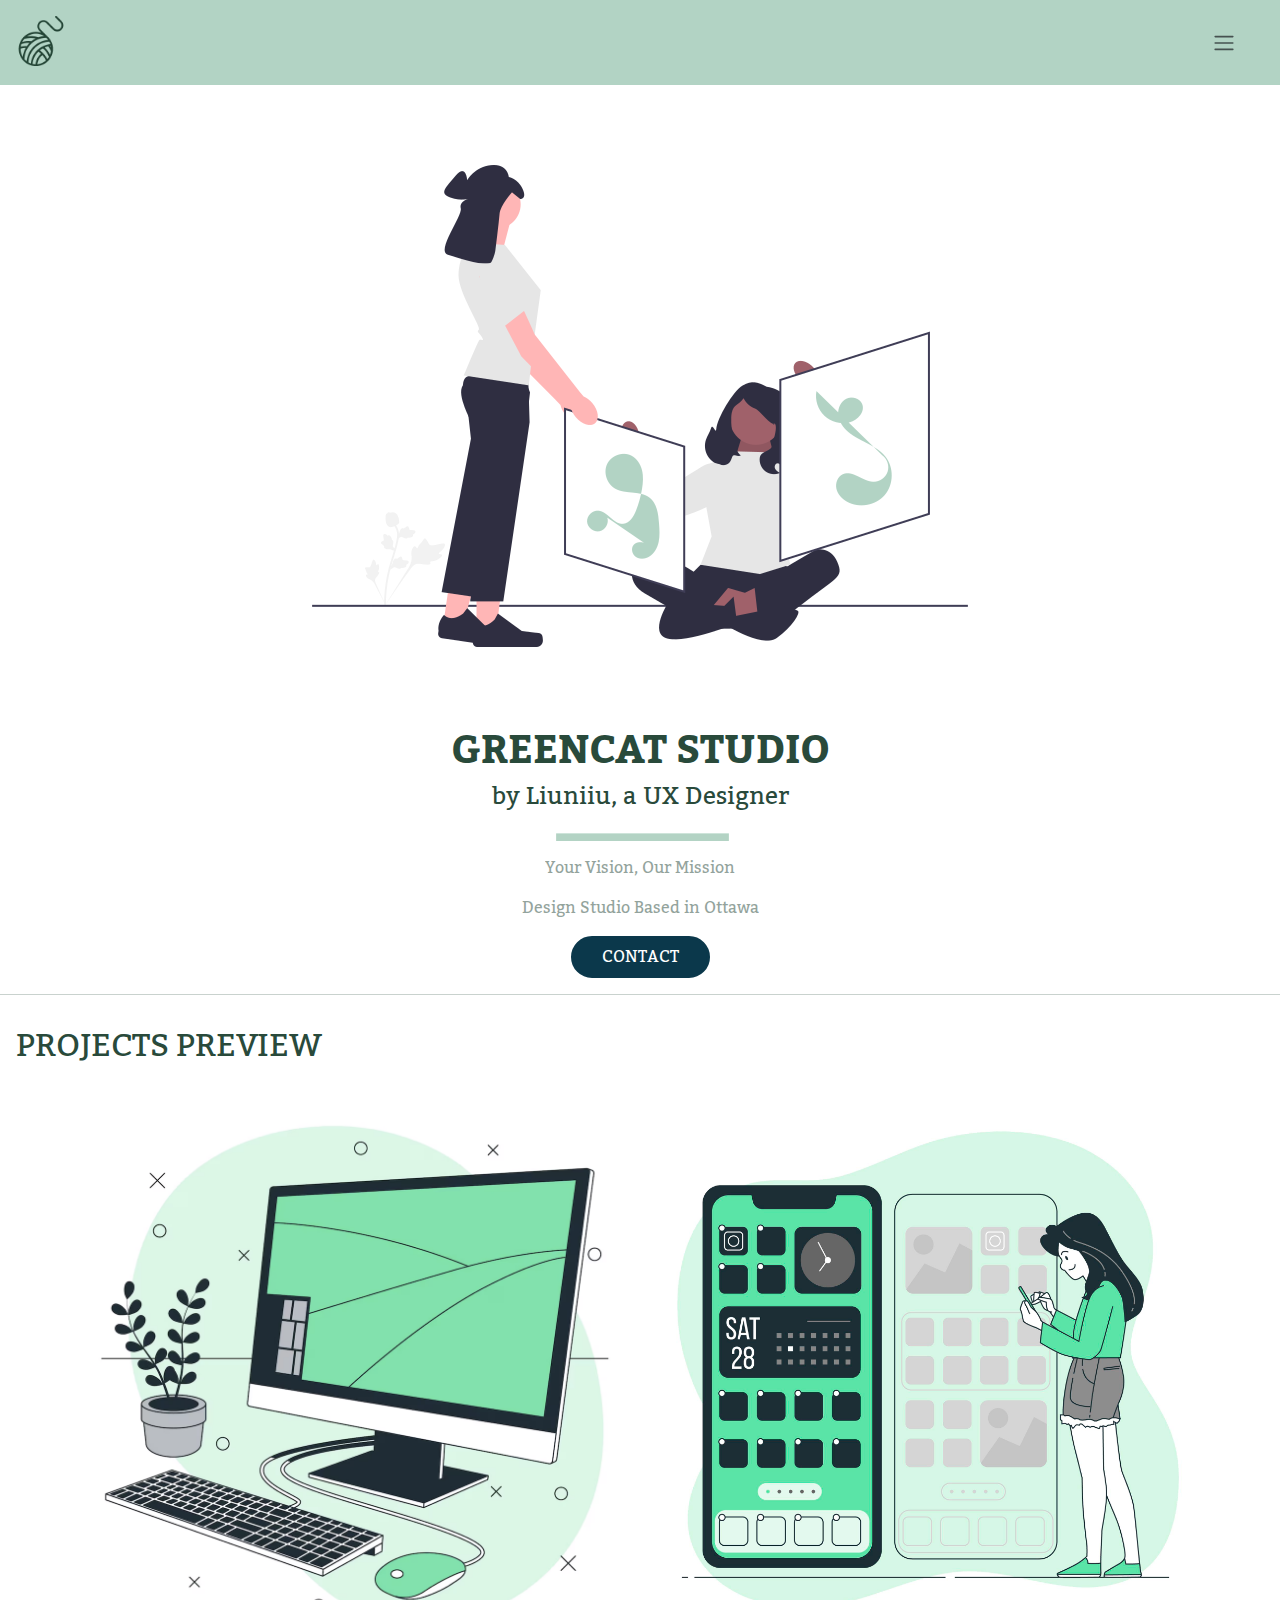
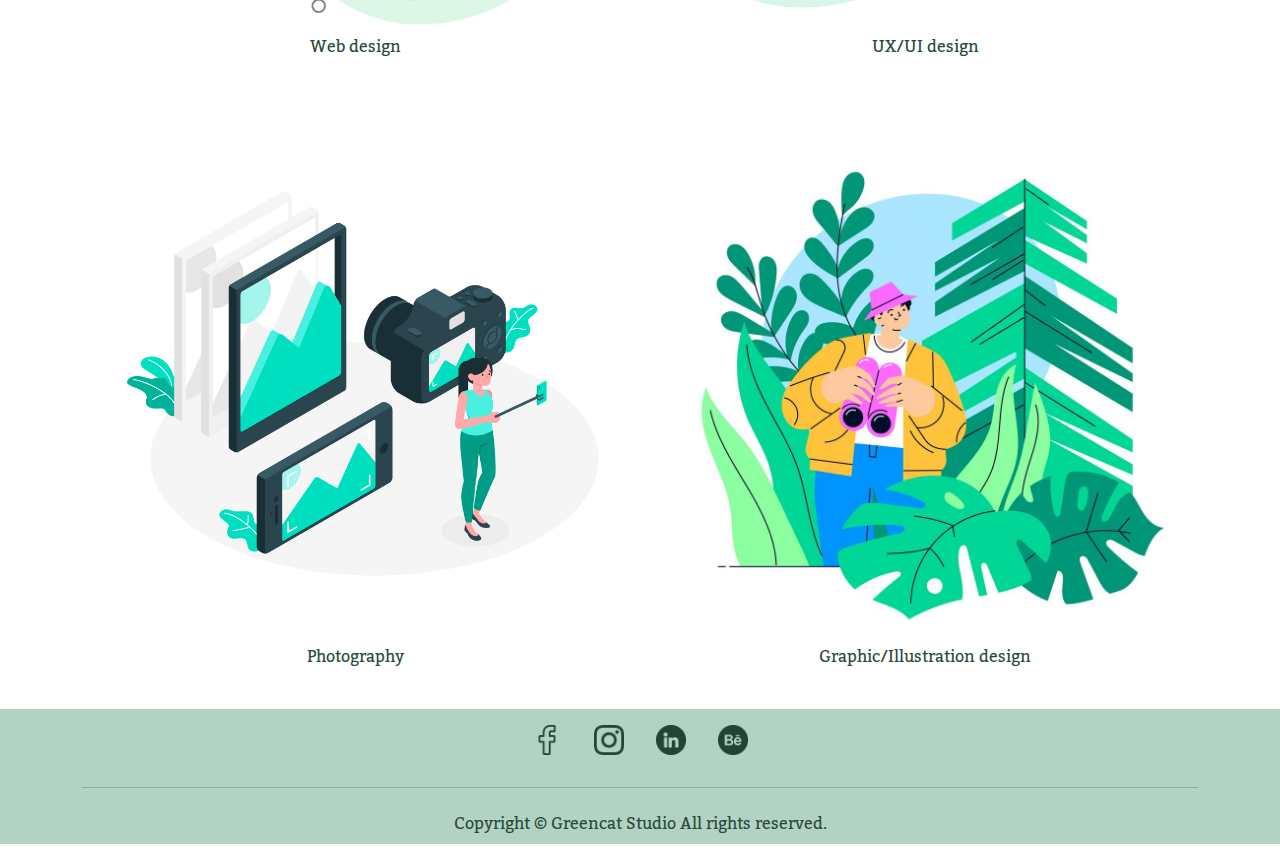
==== commit f1fd1973: "[UPDATE]about page" ====
--- a/html/index.html
+++ b/html/index.html
@@ -112,19 +112,19 @@
         <div class="container text-center">
         <div class="d-flex justify-content-center">
         <div class="p-3">
-        <img src="/images/facebook.png" alt="facebook">
+        <a href="https://en.wikipedia.org/wiki/Facebook"><img src="/images/facebook.png" alt="facebook"></a>
         </div>
 
         <div class="p-3">
-        <img src="/images/instagram.png" alt="instagram">
+        <a href="https://en.wikipedia.org/wiki/instagram"><img src="/images/instagram.png" alt="instagram"></a>
         </div>
 
         <div class="p-3">
-        <img src="/images/linkedin.png" alt="linkedin">
+        <a href="https://en.wikipedia.org/wiki/linkedin"><img src="/images/linkedin.png" alt="linkedin"></a>
         </div>
 
         <div class="p-3">
-        <img src="/images/behance_green.png" alt="behance">
+        <a href="https://en.wikipedia.org/wiki/behance"></a><img src="/images/behance_green.png" alt="behance">
         </div>
         </div>
         
@@ -137,6 +137,7 @@
 
     </footer>
 
+    
        <!-- BOOTSTRAP -->
        <script src="https://code.jquery.com/jquery-3.5.1.slim.min.js"></script>
        <script src="https://cdn.jsdelivr.net/npm/@popperjs/core@2.5.4/dist/umd/popper.min.js"></script>
--- a/style.css
+++ b/style.css
@@ -102,7 +102,7 @@
   color: var(--secondarycolor);
 }
 footer img{
-  height: 45px;
+  height: 30px !important;
 }
 
 
